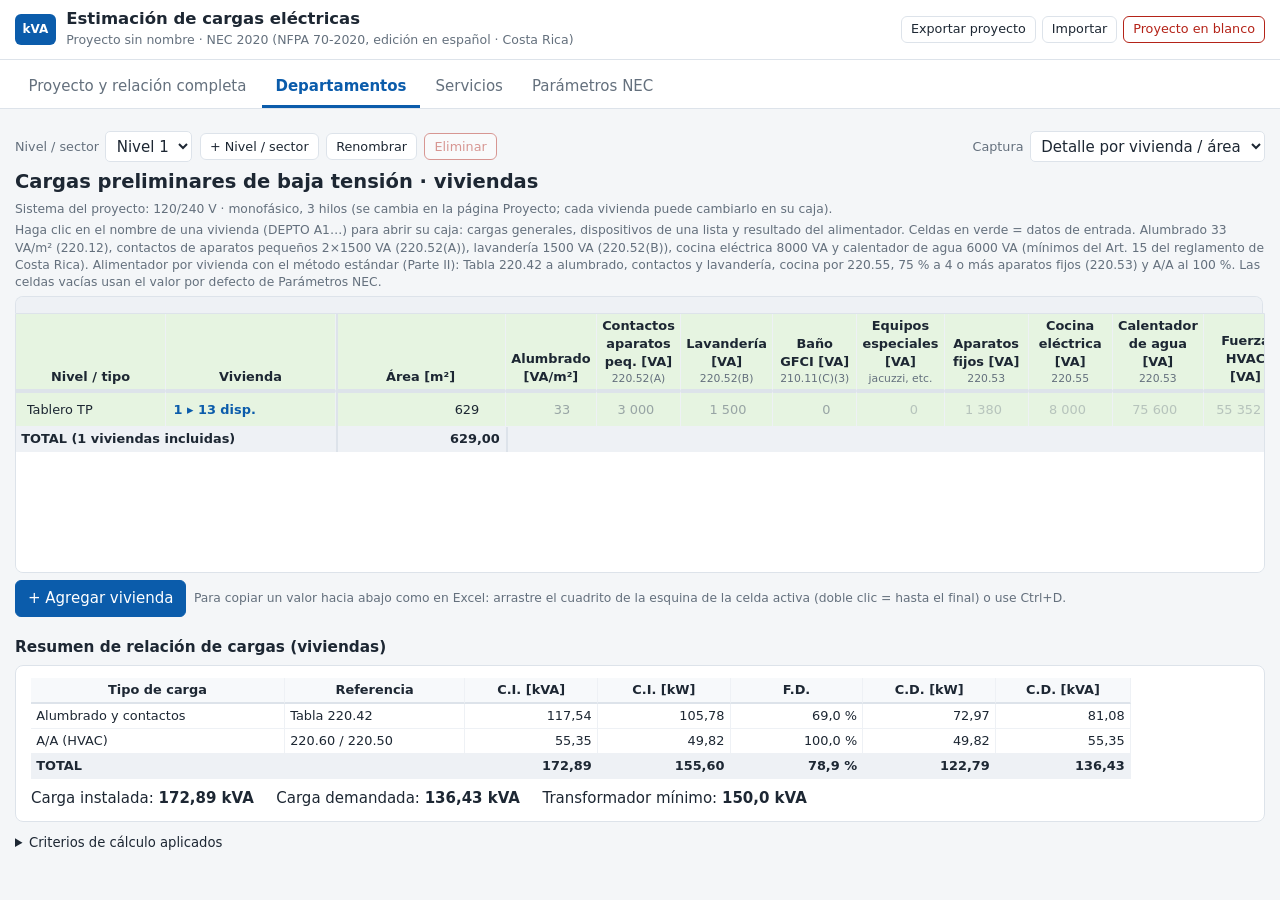
==== departamentos.html @ b9f7412e "Factores por categoría de dispositivo en el método estándar (tomas, secadora, aparatos fijos) - Catá" ====
<!doctype html>
<html lang="es">
<head>
  <meta charset="utf-8">
  <meta name="viewport" content="width=device-width, initial-scale=1">
  <title>Departamentos · Estimación de cargas eléctricas</title>
  <meta name="description" content="Cargas preliminares de baja tensión por vivienda según NEC.">
  <link rel="stylesheet" href="css/cargas.css?v=24">
</head>
<body>
  <header class="app-head" id="head"></header>
  <nav id="tabs" class="tabs no-print" aria-label="Secciones"></nav>
  <main id="view" class="view"></main>
  <noscript><p style="padding:2rem">Esta herramienta necesita JavaScript.</p></noscript>
  <script src="js/nec.js?v=24"></script>
  <script src="js/store.js?v=24"></script>
  <script src="js/common.js?v=24"></script>
  <script src="js/sector.js?v=24"></script>
  <script src="js/detalle.js?v=24"></script>
  <script src="js/pg-deptos.js?v=24"></script>
</body>
</html>
---- css/cargas.css ----
:root { --bg:#f4f6f8; --surface:#fff; --ink:#1d2733; --muted:#64707d; --line:#dde3ea; --line-2:#eef1f5; --brand:#0b5cab; --brand-ink:#fff; --input:#e6f4e1; --calc:#f7f9fb; --bad:#b42318; --warn:#8a5a00; --radius:8px; }
@media (prefers-color-scheme: dark) { :root { --bg:#12171d; --surface:#1a2129; --ink:#e6ebf0; --muted:#9aa7b4; --line:#2c3641; --line-2:#232c36; --brand:#5aa7ee; --brand-ink:#0a1a2a; --input:#1c3023; --calc:#1e262f; --bad:#ff8a80; --warn:#f3c969; } }
* { box-sizing:border-box; }
html { font-size:15px; }
body { margin:0; background:var(--bg); color:var(--ink); font-family:system-ui,-apple-system,"Segoe UI",Roboto,Arial,sans-serif; line-height:1.4; }
h1,h2,h3 { margin:0; line-height:1.2; } h2 { font-size:1.3rem; margin:.5rem 0; } h3 { font-size:1.02rem; margin:.4rem 0; }
.sp { margin-top:1.4rem; } .muted,.hint { color:var(--muted); } .hint { font-size:.82rem; display:block; margin:.3rem 0; } .grow { flex:1; } .warn { color:var(--warn); }
a { color:var(--brand); }
.app-head { display:flex; align-items:center; justify-content:space-between; gap:1rem; flex-wrap:wrap; padding:.6rem 1rem; background:var(--surface); border-bottom:1px solid var(--line); }
.brand { display:flex; gap:.7rem; align-items:center; } .brand h1 { font-size:1.1rem; } .brand small { color:var(--muted); }
.logo { background:var(--brand); color:var(--brand-ink); font-weight:700; font-size:.8rem; padding:.45rem .5rem; border-radius:6px; }
.actions { display:flex; gap:.4rem; flex-wrap:wrap; }
.tabs { display:flex; gap:2px; padding:.5rem 1rem 0; background:var(--surface); border-bottom:1px solid var(--line); overflow-x:auto; position:sticky; top:0; z-index:20; }
.tab { padding:.55rem .9rem; text-decoration:none; color:var(--muted); border-bottom:3px solid transparent; white-space:nowrap; }
.tab[aria-current=page] { color:var(--brand); border-bottom-color:var(--brand); font-weight:650; } .tab:hover { color:var(--ink); }
.view { padding:1rem; max-width:1700px; margin:0 auto; }
.btn { appearance:none; display:inline-flex; align-items:center; gap:.35rem; padding:.45rem .8rem; border-radius:6px; border:1px solid var(--line); background:var(--surface); color:var(--ink); font:inherit; cursor:pointer; }
.btn:hover { background:var(--line-2); } .btn.primary { background:var(--brand); border-color:var(--brand); color:var(--brand-ink); } .btn.danger { color:var(--bad); border-color:var(--bad); }
.btn.small { padding:.25rem .6rem; font-size:.85rem; } .btn:disabled { opacity:.45; cursor:not-allowed; } .btn:focus-visible,input:focus-visible,select:focus-visible,a:focus-visible { outline:2px solid var(--brand); outline-offset:1px; }
.toolbar { display:flex; gap:.5rem; align-items:center; flex-wrap:wrap; margin:.5rem 0; }
label.inline { display:inline-flex; align-items:center; gap:.4rem; } label.inline span { color:var(--muted); font-size:.85rem; } label.chk { display:flex; margin:.35rem 0; flex-wrap:wrap; }
select,input[type=text],input[type=number],textarea { font:inherit; color:var(--ink); background:var(--surface); border:1px solid var(--line); border-radius:5px; padding:.3rem .45rem; }
textarea { width:100%; } label.block { display:block; margin:.4rem 0; } label.block span { display:block; font-size:.85rem; color:var(--muted); }
.card { background:var(--surface); border:1px solid var(--line); border-radius:var(--radius); padding:.8rem 1rem; margin:.6rem 0; }
.card.form { display:grid; grid-template-columns:repeat(auto-fill,minmax(250px,1fr)); gap:.7rem 1rem; }
.card.form label { display:flex; flex-direction:column; gap:.2rem; } .card.form label>span { font-size:.82rem; color:var(--muted); } .card.form input { width:100%; } .static { padding:.3rem 0; }
.tablewrap { overflow:auto; border:1px solid var(--line); border-radius:var(--radius); background:var(--surface); max-height:75vh; } .tablewrap.narrow { max-width:520px; }
table.grid { border-collapse:separate; border-spacing:0; width:100%; font-size:.86rem; }
.grid th,.grid td { border-bottom:1px solid var(--line-2); border-right:1px solid var(--line-2); padding:.2rem .35rem; vertical-align:middle; }
.grid thead th { position:sticky; top:0; z-index:2; background:var(--surface); border-bottom:2px solid var(--line); text-align:center; font-weight:600; vertical-align:bottom; min-width:84px; }
.grid th small { display:block; font-weight:400; color:var(--muted); font-size:.72rem; }
.grid th.in,.grid td.in { background:var(--input); } .grid th.calc,.grid td.calc { background:var(--calc); }
.grid td.in input,.grid td.in select { width:100%; min-width:70px; border-color:transparent; background:transparent; padding:.2rem .3rem; } .grid td.in input.num { text-align:right; }
.grid td.in input::placeholder { color:var(--muted); opacity:.6; } .grid td.in input.txt { min-width:130px; } .grid td.in select { min-width:150px; }
.grid td.in input:focus,.grid td.in select:focus { background:var(--surface); border-color:var(--brand); }
.r { text-align:right; font-variant-numeric:tabular-nums; } .c { text-align:center; } .nowrap { white-space:nowrap; }
tr.off td { opacity:.45; } tr.newgrp td { border-top:2px solid var(--line); } .grid tr.tot td { font-weight:700; background:var(--line-2); } .grid tfoot td { position:sticky; bottom:0; background:var(--line-2); font-weight:700; }
table.res { max-width:1100px; } table.res td:first-child { white-space:nowrap; }
.kpis { display:flex; gap:1.5rem; flex-wrap:wrap; margin:.6rem 0 0; } .kpis.big { gap:2rem; } .kpis.big span { display:flex; flex-direction:column; color:var(--muted); font-size:.85rem; } .kpis.big b { font-size:1.4rem; color:var(--ink); }
.notas { margin:.8rem 0; color:var(--muted); font-size:.88rem; } .notas summary { cursor:pointer; color:var(--ink); }
.toast { position:fixed; bottom:1rem; left:50%; transform:translateX(-50%); background:var(--ink); color:var(--bg); padding:.5rem 1rem; border-radius:6px; }
@media print { .no-print,.app-head .actions,.tabs { display:none !important; } .tablewrap { max-height:none; overflow:visible; } body { background:#fff; } .view { padding:0; } }
td.in { position:relative; }
.fill-handle { position:absolute; right:-1px; bottom:-1px; width:10px; height:10px; background:var(--brand); border:1px solid var(--surface); cursor:crosshair; z-index:3; touch-action:none; }
td.fill-sel { outline:2px dashed var(--brand); outline-offset:-2px; }
@media print { .fill-handle { display:none; } }
dialog.detalle { width:min(1100px,96vw); max-height:92vh; padding:0; border:1px solid var(--line); border-radius:var(--radius); background:var(--bg); color:var(--ink); }
dialog.detalle::backdrop { background:rgba(0,0,0,.45); }
.dform { padding:1rem; display:flex; flex-direction:column; gap:.8rem; max-height:92vh; overflow:auto; }
.dhead { display:flex; justify-content:space-between; align-items:center; gap:1rem; flex-wrap:wrap; }
.dgrid { display:grid; grid-template-columns:repeat(auto-fit,minmax(380px,1fr)); gap:1.2rem; align-items:start; }
.dgrid h4 { margin:.2rem 0 .4rem; } .dgrid table { background:var(--surface); }
.dfoot { display:flex; gap:.6rem; align-items:center; flex-wrap:wrap; position:sticky; bottom:0; background:var(--bg); padding-top:.4rem; }
.grid td.in input:disabled { opacity:.6; cursor:not-allowed; }
@media print { dialog.detalle { display:none; } }

/* Paneles inmovilizados (freeze) y barras de desplazamiento visibles en los cuatro lados de la tabla */
.tablewrap.big { overflow:scroll; max-height:calc(100vh - 240px); min-height:260px; scrollbar-width:auto; scrollbar-color:var(--muted) var(--line-2); }
.tablewrap.big::-webkit-scrollbar { width:16px; height:16px; }
.tablewrap.big::-webkit-scrollbar-track { background:var(--line-2); }
.tablewrap.big::-webkit-scrollbar-thumb { background:var(--muted); border-radius:8px; border:3px solid var(--line-2); }
.tablewrap.big::-webkit-scrollbar-corner { background:var(--line-2); }
table.freeze2 { --f1:150px; --f2:170px; }
.freeze2 th:nth-child(1), .freeze2 td:nth-child(1) { position:sticky; left:0; width:var(--f1); min-width:var(--f1); max-width:var(--f1); z-index:1; }
.freeze2 th:nth-child(2), .freeze2 td:nth-child(2) { position:sticky; left:var(--f1); width:var(--f2); min-width:var(--f2); max-width:var(--f2); z-index:1; box-shadow:2px 0 0 var(--line); }
.freeze2 thead th:nth-child(1), .freeze2 thead th:nth-child(2) { z-index:4; }
.freeze2 tfoot td:first-child { left:0; z-index:3; box-shadow:2px 0 0 var(--line); }
.freeze2 td.in input.txt { min-width:0; }
.freeze2 tr.off td:nth-child(-n+2) { opacity:1; }
@media print { .tablewrap.big { max-height:none; overflow:visible; } }
.notes-list { margin:.3rem 0 0; padding-left:1.2rem; font-size:.88rem; color:var(--muted); } .notes-list li { margin:.25rem 0; }
.grid td.name { background:var(--input); padding:0; }
.namebtn { appearance:none; width:100%; text-align:left; background:transparent; border:0; color:var(--brand); font:inherit; font-weight:600; padding:.35rem .5rem; cursor:pointer; white-space:nowrap; overflow:hidden; text-overflow:ellipsis; }
.namebtn:hover { background:var(--brand); color:var(--brand-ink); }
.namebtn.usa::after { content:''; }
.grid td.name:focus-within { outline:2px solid var(--brand); outline-offset:-2px; }

.topscroll { position:sticky; z-index:15; overflow-x:scroll; overflow-y:hidden; height:17px; margin-top:.3rem; border:1px solid var(--line); border-bottom:0; border-radius:var(--radius) var(--radius) 0 0; background:var(--line-2); scrollbar-width:auto; scrollbar-color:var(--muted) var(--line-2); }
.topscroll::-webkit-scrollbar { height:16px; } .topscroll::-webkit-scrollbar-track { background:var(--line-2); }
.topscroll::-webkit-scrollbar-thumb { background:var(--muted); border-radius:8px; border:3px solid var(--line-2); }
.topscroll-in { height:1px; }
.topscroll + .tablewrap.big { border-top-left-radius:0; border-top-right-radius:0; }
.dtitle { display:flex; align-items:center; gap:.8rem; flex-wrap:wrap; }
.badge { background:var(--brand); color:var(--brand-ink); padding:.2rem .7rem; border-radius:999px; font-size:.85rem; font-weight:600; white-space:nowrap; }
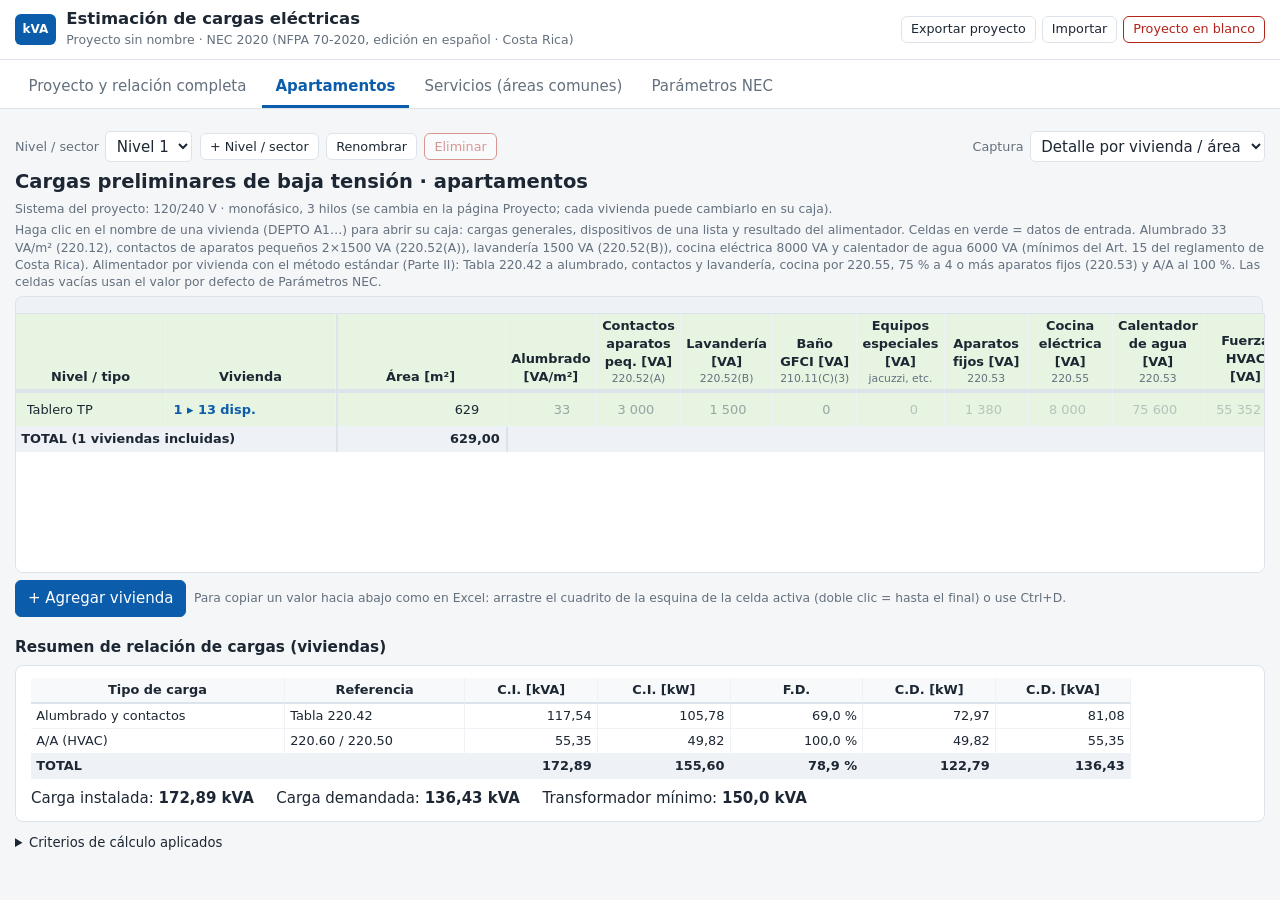
==== commit d3757190: "Tipo de proyecto (apartamentos, residencial, locales comerciales) con factores propios en web y Exce" ====
--- a/departamentos.html
+++ b/departamentos.html
@@ -5,18 +5,18 @@
   <meta name="viewport" content="width=device-width, initial-scale=1">
   <title>Departamentos · Estimación de cargas eléctricas</title>
   <meta name="description" content="Cargas preliminares de baja tensión por vivienda según NEC.">
-  <link rel="stylesheet" href="css/cargas.css?v=24">
+  <link rel="stylesheet" href="css/cargas.css?v=28">
 </head>
 <body>
   <header class="app-head" id="head"></header>
   <nav id="tabs" class="tabs no-print" aria-label="Secciones"></nav>
   <main id="view" class="view"></main>
   <noscript><p style="padding:2rem">Esta herramienta necesita JavaScript.</p></noscript>
-  <script src="js/nec.js?v=24"></script>
-  <script src="js/store.js?v=24"></script>
-  <script src="js/common.js?v=24"></script>
-  <script src="js/sector.js?v=24"></script>
-  <script src="js/detalle.js?v=24"></script>
-  <script src="js/pg-deptos.js?v=24"></script>
+  <script src="js/nec.js?v=28"></script>
+  <script src="js/store.js?v=28"></script>
+  <script src="js/common.js?v=28"></script>
+  <script src="js/sector.js?v=28"></script>
+  <script src="js/detalle.js?v=28"></script>
+  <script src="js/pg-deptos.js?v=28"></script>
 </body>
 </html>
--- a/css/cargas.css
+++ b/css/cargas.css
@@ -82,3 +82,7 @@
 .topscroll + .tablewrap.big { border-top-left-radius:0; border-top-right-radius:0; }
 .dtitle { display:flex; align-items:center; gap:.8rem; flex-wrap:wrap; }
 .badge { background:var(--brand); color:var(--brand-ink); padding:.2rem .7rem; border-radius:999px; font-size:.85rem; font-weight:600; white-space:nowrap; }
+.tipos { display:flex; gap:.6rem; flex-wrap:wrap; margin:.4rem 0; }
+.tipo-btn { appearance:none; flex:1 1 180px; padding:.8rem 1rem; border:2px solid var(--line); border-radius:var(--radius); background:var(--surface); color:var(--ink); font:inherit; font-weight:600; cursor:pointer; }
+.tipo-btn:hover { border-color:var(--brand); }
+.tipo-btn.on { border-color:var(--brand); background:var(--brand); color:var(--brand-ink); }
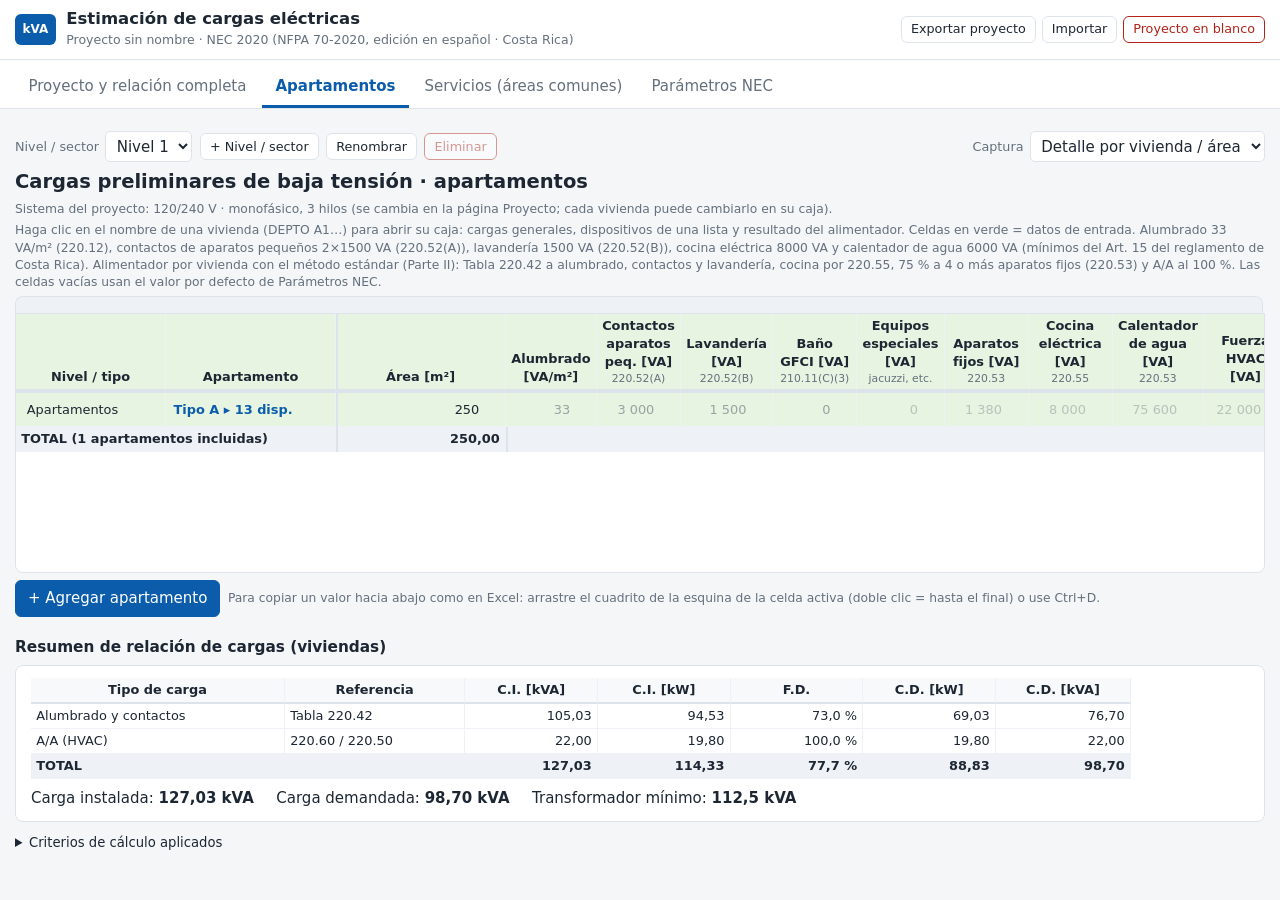
==== commit 3b29fd10: "Ejemplo Tipo A 250 m², nombres según el tipo y un solo Nivel 1 al cambiar de tipo Co-Authored-By: Cl" ====
--- a/departamentos.html
+++ b/departamentos.html
@@ -5,18 +5,18 @@
   <meta name="viewport" content="width=device-width, initial-scale=1">
   <title>Departamentos · Estimación de cargas eléctricas</title>
   <meta name="description" content="Cargas preliminares de baja tensión por vivienda según NEC.">
-  <link rel="stylesheet" href="css/cargas.css?v=28">
+  <link rel="stylesheet" href="css/cargas.css?v=35">
 </head>
 <body>
   <header class="app-head" id="head"></header>
   <nav id="tabs" class="tabs no-print" aria-label="Secciones"></nav>
   <main id="view" class="view"></main>
   <noscript><p style="padding:2rem">Esta herramienta necesita JavaScript.</p></noscript>
-  <script src="js/nec.js?v=28"></script>
-  <script src="js/store.js?v=28"></script>
-  <script src="js/common.js?v=28"></script>
-  <script src="js/sector.js?v=28"></script>
-  <script src="js/detalle.js?v=28"></script>
-  <script src="js/pg-deptos.js?v=28"></script>
+  <script src="js/nec.js?v=35"></script>
+  <script src="js/store.js?v=35"></script>
+  <script src="js/common.js?v=35"></script>
+  <script src="js/sector.js?v=35"></script>
+  <script src="js/detalle.js?v=35"></script>
+  <script src="js/pg-deptos.js?v=35"></script>
 </body>
 </html>
